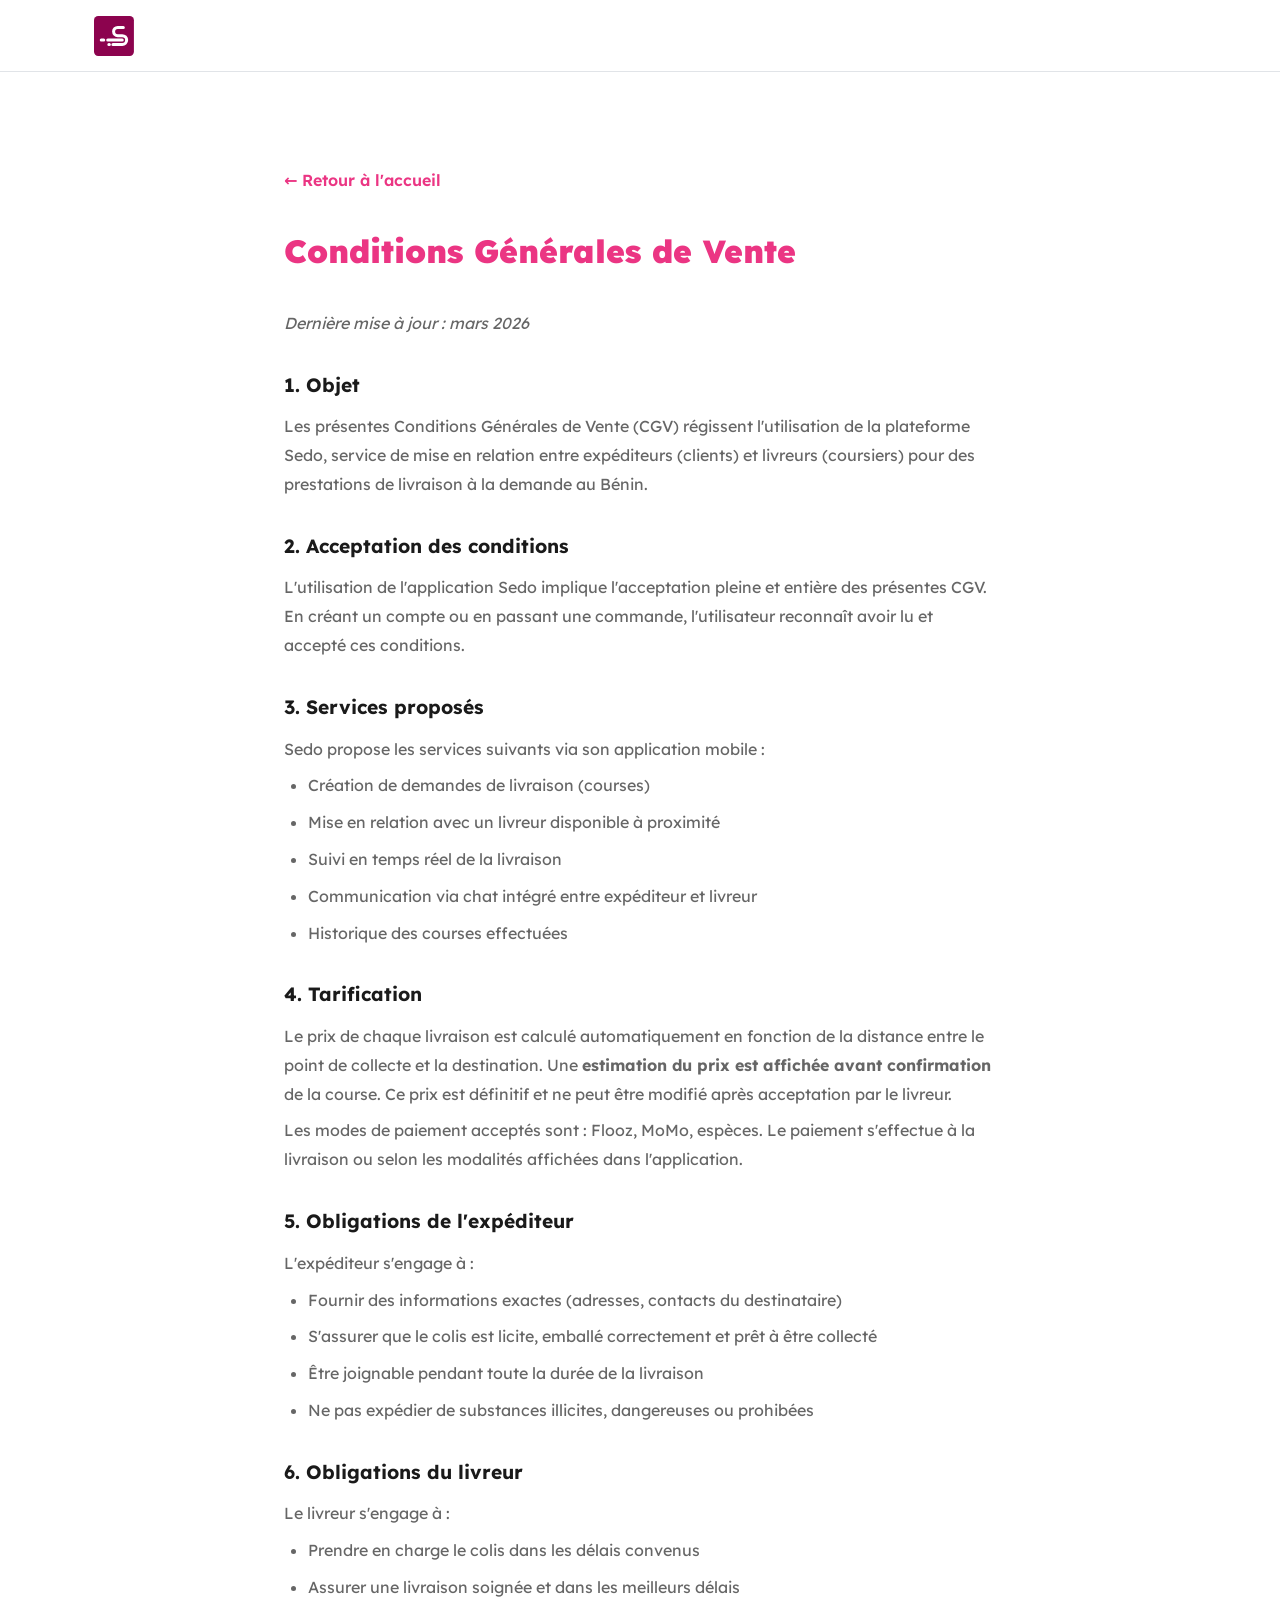
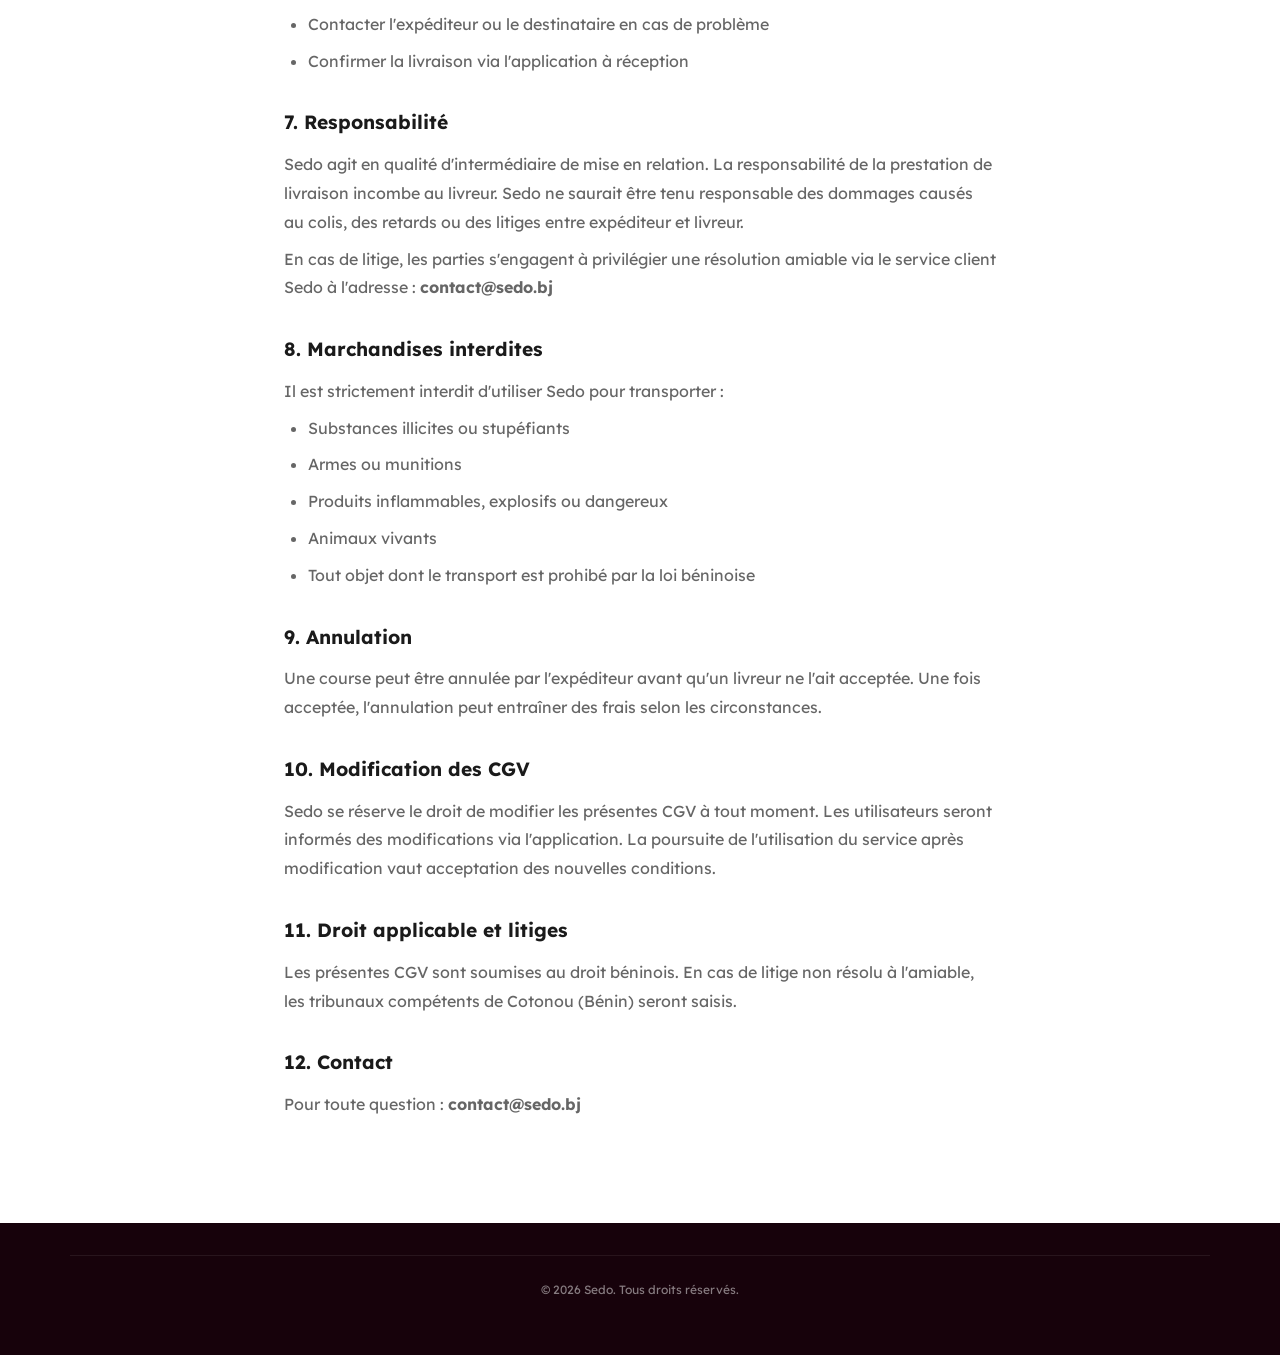
==== src/pages/cgv.html @ da682e18 "landing page forSedo + Get delivery man access" ====
<!DOCTYPE html>
<html lang="fr">
<head>
  <meta charset="UTF-8" />
  <meta name="viewport" content="width=device-width, initial-scale=1.0" />
  <title>Conditions Générales de Vente — Sedo</title>
  <link rel="stylesheet" href="../../src/styles/reset.css" />
  <link rel="stylesheet" href="../../src/styles/variables.css" />
  <link rel="stylesheet" href="../../src/styles/main.css" />
  <style>
    .legal-content { max-width: 760px; margin: 0 auto; }
    .legal-content h1 { font-size: 2rem; font-weight: 900; margin-bottom: 2rem; color: var(--color-primary); }
    .legal-content h2 { font-size: 1.2rem; font-weight: 700; margin: 2rem 0 0.75rem; color: var(--color-text); }
    .legal-content p, .legal-content li { color: var(--color-text-muted); line-height: 1.8; margin-bottom: 0.5rem; }
    .legal-content ul { padding-left: 1.5rem; list-style: disc; margin-bottom: 1rem; }
    .back-link { display: inline-flex; align-items: center; gap: 0.5rem; color: var(--color-primary); font-weight: 600; margin-bottom: 2rem; }
    .back-link:hover { text-decoration: underline; }
  </style>
</head>
<body>
  <header id="header">
    <nav class="nav container">
      <a href="../../index.html" class="nav__logo">
        <img src="../../public/images/logo-pink.svg" alt="Sedo" style="height:40px;" />
      </a>
    </nav>
  </header>
  <main>
    <section class="section">
      <div class="container legal-content">
        <a href="../../index.html" class="back-link">← Retour à l'accueil</a>
        <h1>Conditions Générales de Vente</h1>
        <p><em>Dernière mise à jour : mars 2026</em></p>

        <h2>1. Objet</h2>
        <p>
          Les présentes Conditions Générales de Vente (CGV) régissent l'utilisation de la
          plateforme Sedo, service de mise en relation entre expéditeurs (clients) et livreurs
          (coursiers) pour des prestations de livraison à la demande au Bénin.
        </p>

        <h2>2. Acceptation des conditions</h2>
        <p>
          L'utilisation de l'application Sedo implique l'acceptation pleine et entière des
          présentes CGV. En créant un compte ou en passant une commande, l'utilisateur reconnaît
          avoir lu et accepté ces conditions.
        </p>

        <h2>3. Services proposés</h2>
        <p>Sedo propose les services suivants via son application mobile :</p>
        <ul>
          <li>Création de demandes de livraison (courses)</li>
          <li>Mise en relation avec un livreur disponible à proximité</li>
          <li>Suivi en temps réel de la livraison</li>
          <li>Communication via chat intégré entre expéditeur et livreur</li>
          <li>Historique des courses effectuées</li>
        </ul>

        <h2>4. Tarification</h2>
        <p>
          Le prix de chaque livraison est calculé automatiquement en fonction de la distance
          entre le point de collecte et la destination. Une <strong>estimation du prix est
          affichée avant confirmation</strong> de la course. Ce prix est définitif et ne peut
          être modifié après acceptation par le livreur.
        </p>
        <p>
          Les modes de paiement acceptés sont : Flooz, MoMo, espèces. Le paiement
          s'effectue à la livraison ou selon les modalités affichées dans l'application.
        </p>

        <h2>5. Obligations de l'expéditeur</h2>
        <p>L'expéditeur s'engage à :</p>
        <ul>
          <li>Fournir des informations exactes (adresses, contacts du destinataire)</li>
          <li>S'assurer que le colis est licite, emballé correctement et prêt à être collecté</li>
          <li>Être joignable pendant toute la durée de la livraison</li>
          <li>Ne pas expédier de substances illicites, dangereuses ou prohibées</li>
        </ul>

        <h2>6. Obligations du livreur</h2>
        <p>Le livreur s'engage à :</p>
        <ul>
          <li>Prendre en charge le colis dans les délais convenus</li>
          <li>Assurer une livraison soignée et dans les meilleurs délais</li>
          <li>Contacter l'expéditeur ou le destinataire en cas de problème</li>
          <li>Confirmer la livraison via l'application à réception</li>
        </ul>

        <h2>7. Responsabilité</h2>
        <p>
          Sedo agit en qualité d'intermédiaire de mise en relation. La responsabilité de
          la prestation de livraison incombe au livreur. Sedo ne saurait être tenu responsable
          des dommages causés au colis, des retards ou des litiges entre expéditeur et livreur.
        </p>
        <p>
          En cas de litige, les parties s'engagent à privilégier une résolution amiable via
          le service client Sedo à l'adresse : <strong>contact@sedo.bj</strong>
        </p>

        <h2>8. Marchandises interdites</h2>
        <p>Il est strictement interdit d'utiliser Sedo pour transporter :</p>
        <ul>
          <li>Substances illicites ou stupéfiants</li>
          <li>Armes ou munitions</li>
          <li>Produits inflammables, explosifs ou dangereux</li>
          <li>Animaux vivants</li>
          <li>Tout objet dont le transport est prohibé par la loi béninoise</li>
        </ul>

        <h2>9. Annulation</h2>
        <p>
          Une course peut être annulée par l'expéditeur avant qu'un livreur ne l'ait acceptée.
          Une fois acceptée, l'annulation peut entraîner des frais selon les circonstances.
        </p>

        <h2>10. Modification des CGV</h2>
        <p>
          Sedo se réserve le droit de modifier les présentes CGV à tout moment. Les utilisateurs
          seront informés des modifications via l'application. La poursuite de l'utilisation du
          service après modification vaut acceptation des nouvelles conditions.
        </p>

        <h2>11. Droit applicable et litiges</h2>
        <p>
          Les présentes CGV sont soumises au droit béninois. En cas de litige non résolu
          à l'amiable, les tribunaux compétents de Cotonou (Bénin) seront saisis.
        </p>

        <h2>12. Contact</h2>
        <p>Pour toute question : <strong>contact@sedo.bj</strong></p>
      </div>
    </section>
  </main>
  <footer class="footer" style="padding:2rem 0;">
    <div class="footer__bottom container">
      <p>&copy; 2026 Sedo. Tous droits réservés.</p>
    </div>
  </footer>
</body>
</html>
---- src/styles/variables.css ----
:root {
  /* Couleurs marque — charte PDF officielle */
  --color-primary:     #EB3583;   /* rose vif — charte PDF */
  --color-primary-dark:#17020B;   /* fond déclinaison 11 */
  --color-primary-logo:#8C034E;   /* fond déclinaison 12 */
  --color-primary-light:#F06BA8;
  --color-accent:      #FDE8F1;   /* secondaire clair — charte PDF */
  --color-green:       #00C895;   /* vert menthe — charte PDF */

  /* Neutres */
  --color-bg:          #FFFFFF;
  --color-bg-alt:      #F8F4F6;
  --color-surface:     #FFFFFF;
  --color-border:      #E1E4E8;
  --color-text:        #1A1A1A;
  --color-text-muted:  #666666;
  --color-white:       #FFFFFF;

  /* Typographie */
  --font-sans: 'Lexend', 'Roboto', system-ui, -apple-system, sans-serif;
  --font-body: 'Roboto', system-ui, -apple-system, sans-serif;
  --font-size-xs:   0.75rem;
  --font-size-sm:   0.875rem;
  --font-size-base: 1rem;
  --font-size-lg:   1.125rem;
  --font-size-xl:   1.25rem;
  --font-size-2xl:  1.5rem;
  --font-size-3xl:  2rem;
  --font-size-4xl:  2.75rem;
  --font-size-5xl:  3.5rem;

  /* Espacements */
  --space-1:  0.25rem;
  --space-2:  0.5rem;
  --space-3:  0.75rem;
  --space-4:  1rem;
  --space-6:  1.5rem;
  --space-8:  2rem;
  --space-12: 3rem;
  --space-16: 4rem;
  --space-24: 6rem;

  /* Rayons */
  --radius-sm:  6px;
  --radius-md:  12px;
  --radius-lg:  20px;
  --radius-full: 9999px;

  /* Ombres */
  --shadow-sm: 0 1px 3px rgba(0,0,0,.08);
  --shadow-md: 0 4px 16px rgba(0,0,0,.10);
  --shadow-lg: 0 8px 32px rgba(0,0,0,.14);

  /* Layout */
  --container-max: 1140px;
  --nav-height:    72px;
}
---- src/styles/main.css ----
@import url('https://fonts.googleapis.com/css2?family=Lexend:wght@400;500;600;700;800;900&family=Roboto:wght@400;500;700&display=swap');

/* ─── LAYOUT ─────────────────────────────────────── */
.container {
  max-width: var(--container-max);
  margin: 0 auto;
  padding: 0 var(--space-6);
}

.section { padding: var(--space-24) 0; }
.section--alt { background: var(--color-bg-alt); }

.section__title {
  font-size: var(--font-size-3xl);
  font-weight: 800;
  text-align: center;
  margin-bottom: var(--space-3);
}
.section__subtitle {
  text-align: center;
  color: var(--color-text-muted);
  margin-bottom: var(--space-12);
  font-size: var(--font-size-lg);
}

/* ─── BUTTONS ─────────────────────────────────────── */
.btn {
  display: inline-flex;
  align-items: center;
  gap: var(--space-2);
  padding: 0.75rem 1.5rem;
  border-radius: var(--radius-full);
  font-weight: 600;
  font-size: var(--font-size-base);
  transition: opacity .2s, transform .15s;
}
.btn:hover { opacity: .88; transform: translateY(-1px); }
.btn img { width: 18px; height: 18px; }

.btn--primary  { background: var(--color-primary); color: var(--color-white); }
.btn--outline  { border: 2px solid var(--color-primary); color: var(--color-primary); }
.btn--light    { background: rgba(255,255,255,.15); color: var(--color-white); border: 2px solid rgba(255,255,255,.4); backdrop-filter: blur(4px); }
.btn--lg       { padding: 1rem 2rem; font-size: var(--font-size-lg); }

/* ─── NAV ─────────────────────────────────────────── */
#header {
  position: sticky;
  top: 0;
  z-index: 100;
  background: rgba(255,255,255,.92);
  backdrop-filter: blur(12px);
  border-bottom: 1px solid var(--color-border);
  height: var(--nav-height);
}
.nav {
  display: flex;
  align-items: center;
  gap: var(--space-8);
  height: 100%;
}
.nav__logo img { height: 36px; }
.nav__links {
  display: flex;
  gap: var(--space-6);
  margin-left: auto;
  margin-right: var(--space-6);
}
.nav__links a {
  font-weight: 500;
  color: var(--color-text-muted);
  transition: color .2s;
}
.nav__links a:hover { color: var(--color-primary); }
.nav__burger { display: none; font-size: 1.5rem; margin-left: auto; }

/* ─── HERO ────────────────────────────────────────── */
.hero {
  padding: var(--space-24) 0;
  background: linear-gradient(135deg, var(--color-primary-dark) 0%, var(--color-primary) 50%, var(--color-primary-light) 100%);
  overflow: hidden;
}
.hero__content {
  display: grid;
  grid-template-columns: 1fr 1fr;
  gap: var(--space-12);
  align-items: center;
}
.hero__title {
  font-size: var(--font-size-5xl);
  font-weight: 900;
  color: var(--color-white);
  line-height: 1.1;
  margin-bottom: var(--space-6);
}
.highlight { color: var(--color-green); }
.hero__subtitle {
  font-size: var(--font-size-xl);
  color: rgba(255,255,255,.80);
  margin-bottom: var(--space-8);
  line-height: 1.6;
}
.hero__store-label {
  font-size: var(--font-size-sm);
  color: rgba(255,255,255,.55);
  margin-bottom: var(--space-3);
  letter-spacing: .04em;
  text-transform: uppercase;
  font-weight: 500;
}
.hero__actions { display: flex; gap: var(--space-4); flex-wrap: wrap; }

.btn--store {
  background: rgba(255,255,255,.12);
  color: white;
  border: 1.5px solid rgba(255,255,255,.35);
  backdrop-filter: blur(8px);
  border-radius: var(--radius-md);
  padding: 0.65rem 1.4rem;
  display: inline-flex;
  align-items: center;
  gap: var(--space-3);
  font-weight: 600;
  transition: background .2s, transform .15s;
  min-width: 160px;
}
.btn--store:hover { background: rgba(255,255,255,.22); transform: translateY(-2px); }
.btn--store span { line-height: 1.3; font-size: 0.95rem; }
.btn--store small { font-size: 0.65rem; font-weight: 400; opacity: .75; display: block; }
.hero__mockup {
  width: 100%;
  max-width: 300px;
  margin-left: auto;
  filter: drop-shadow(0 24px 48px rgba(0,0,0,.50));
  animation: float 4s ease-in-out infinite;
}
@keyframes float {
  0%, 100% { transform: translateY(0); }
  50%       { transform: translateY(-12px); }
}

/* ─── STATS ───────────────────────────────────────── */
.stats-band {
  background: var(--color-white);
  padding: var(--space-12) 0;
  border-bottom: 1px solid var(--color-border);
}
.stats-band__grid {
  display: grid;
  grid-template-columns: repeat(4, 1fr);
  gap: var(--space-6);
  text-align: center;
}
.stat__number {
  display: block;
  font-size: var(--font-size-3xl);
  font-weight: 900;
  color: var(--color-primary);
}
.stat__label {
  display: block;
  font-size: var(--font-size-sm);
  color: var(--color-text-muted);
  margin-top: var(--space-1);
}

/* ─── HOW IT WORKS ───────────────────────────────── */
.steps {
  display: flex;
  align-items: flex-start;
  gap: var(--space-4);
}
.step {
  flex: 1;
  text-align: center;
  padding: var(--space-6);
  background: var(--color-surface);
  border-radius: var(--radius-lg);
  border: 1px solid var(--color-border);
  box-shadow: var(--shadow-sm);
}
.step__icon {
  width: 80px;
  height: 80px;
  background: var(--color-bg-alt);
  border-radius: var(--radius-full);
  display: flex;
  align-items: center;
  justify-content: center;
  margin: 0 auto var(--space-6);
  border: 2px solid var(--color-border);
  transition: background .2s, transform .2s;
}
.step:hover .step__icon {
  background: #FDE8F1;
  transform: scale(1.08);
}
.step__icon svg { width: 42px; height: 42px; }
.step__title { font-weight: 700; margin-bottom: var(--space-2); }
.step__desc { color: var(--color-text-muted); font-size: var(--font-size-sm); }
.step__arrow {
  font-size: 2rem;
  color: var(--color-primary);
  padding-top: var(--space-8);
  flex-shrink: 0;
}

/* ─── FEATURES ───────────────────────────────────── */
.features__grid {
  display: grid;
  grid-template-columns: repeat(3, 1fr);
  gap: var(--space-6);
}
.feature-card {
  background: var(--color-white);
  border-radius: var(--radius-lg);
  padding: var(--space-8);
  border: 1px solid var(--color-border);
  box-shadow: var(--shadow-sm);
  transition: box-shadow .2s, transform .2s;
}
.feature-card:hover { box-shadow: var(--shadow-md); transform: translateY(-4px); }
.feature-card__icon { font-size: 2.5rem; margin-bottom: var(--space-4); }
.feature-card h3 { font-size: var(--font-size-xl); font-weight: 700; margin-bottom: var(--space-2); }
.feature-card p { color: var(--color-text-muted); font-size: var(--font-size-sm); }

/* ─── APP PREVIEW ────────────────────────────────── */
.app-preview__inner {
  display: grid;
  grid-template-columns: 1fr 1fr;
  gap: var(--space-16);
  align-items: center;
}
.app-preview__screens {
  position: relative;
  height: 540px;
}

/* Cadre téléphone */
.phone-frame {
  position: absolute;
  width: 210px;
  background: #17020B;
  border-radius: 36px;
  border: 3px solid rgba(255,255,255,0.10);
  box-shadow: 0 24px 60px rgba(0,0,0,0.30), inset 0 0 0 1px rgba(255,255,255,0.05);
  overflow: hidden;
  padding: 14px 8px 18px;
}
.phone-frame::before {
  content: '';
  display: block;
  width: 56px;
  height: 10px;
  background: #0a0106;
  border-radius: 6px;
  margin: 0 auto 8px;
}
.phone-frame::after {
  content: '';
  display: block;
  width: 34px;
  height: 4px;
  background: rgba(255,255,255,0.18);
  border-radius: 3px;
  margin: 10px auto 0;
}
.phone-frame img {
  width: 100%;
  border-radius: 16px;
  display: block;
}
.phone-frame--back  { left: 10px; top: 70px; transform: rotate(-6deg); opacity: 0.80; z-index: 0; }
.phone-frame--front { right: 0;   top: 0;    transform: rotate(4deg);  z-index: 1; }

.app-preview__badge {
  display: inline-block;
  background: #FDE8F1;
  color: var(--color-primary);
  font-size: 0.7rem;
  font-weight: 700;
  padding: 4px 14px;
  border-radius: var(--radius-full);
  margin-bottom: var(--space-4);
  letter-spacing: .05em;
  text-transform: uppercase;
}
.app-preview__text h2 {
  font-size: var(--font-size-3xl);
  font-weight: 800;
  margin-bottom: var(--space-6);
}
.checklist { margin-bottom: var(--space-8); }
.checklist li {
  padding: var(--space-2) 0;
  padding-left: var(--space-6);
  position: relative;
  color: var(--color-text-muted);
}
.checklist li::before {
  content: '✓';
  position: absolute;
  left: 0;
  color: var(--color-green);
  font-weight: 700;
}

/* ─── PRICING ─────────────────────────────────────── */
.pricing__grid {
  display: grid;
  grid-template-columns: repeat(2, 1fr);
  gap: var(--space-6);
  max-width: 700px;
  margin: 0 auto;
}
.pricing-card {
  background: var(--color-white);
  border-radius: var(--radius-lg);
  padding: var(--space-8);
  border: 2px solid var(--color-border);
  text-align: center;
}
.pricing-card--featured {
  border-color: var(--color-primary);
  box-shadow: 0 8px 32px rgba(140,3,78,.15);
}
.pricing-card__badge {
  font-weight: 700;
  font-size: var(--font-size-lg);
  margin-bottom: var(--space-4);
  color: var(--color-primary);
}
.pricing-card__price {
  font-size: var(--font-size-xl);
  font-weight: 800;
  margin-bottom: var(--space-6);
}
.pricing-card__features { text-align: left; }
.pricing-card__features li {
  padding: var(--space-2) 0;
  color: var(--color-text-muted);
  border-bottom: 1px solid var(--color-border);
  font-size: var(--font-size-sm);
}
.pricing-card__features li:last-child { border: none; }

/* ─── DOWNLOAD CTA ───────────────────────────────── */
.download {
  background: linear-gradient(135deg, var(--color-primary-dark), var(--color-primary));
  color: var(--color-white);
  text-align: center;
}
.download__inner h2 {
  font-size: var(--font-size-3xl);
  font-weight: 800;
  margin-bottom: var(--space-4);
}
.download__inner p {
  font-size: var(--font-size-lg);
  opacity: .85;
  margin-bottom: var(--space-8);
}
.download__buttons { display: flex; justify-content: center; gap: var(--space-4); flex-wrap: wrap; }

/* ─── FOOTER ──────────────────────────────────────── */
.footer {
  background: var(--color-primary-dark);
  color: rgba(255,255,255,.80);
  padding: var(--space-16) 0 0;
}
.footer__grid {
  display: grid;
  grid-template-columns: 2fr 1fr 1fr 1.5fr;
  gap: var(--space-8);
  padding-bottom: var(--space-12);
}
.footer__logo { height: 40px; margin-bottom: var(--space-4); }
.footer__brand p { font-size: var(--font-size-sm); opacity: .7; }
.footer__links h4,
.footer__contact h4 {
  font-weight: 700;
  color: var(--color-white);
  margin-bottom: var(--space-4);
}
.footer__links ul li { margin-bottom: var(--space-2); }
.footer__links a { opacity: .75; font-size: var(--font-size-sm); transition: opacity .2s; }
.footer__links a:hover { opacity: 1; }
.footer__contact p { margin-bottom: var(--space-4); font-size: var(--font-size-sm); }
.footer__socials { display: flex; gap: var(--space-3); }
.footer__socials a img { width: 24px; height: 24px; opacity: .75; transition: opacity .2s; }
.footer__socials a:hover img { opacity: 1; }
.footer__bottom {
  border-top: 1px solid rgba(255,255,255,.12);
  padding: var(--space-6) var(--space-6);
  text-align: center;
  font-size: var(--font-size-xs);
  opacity: .6;
}

/* ─── DEVENIR LIVREUR ────────────────────────────── */
.courier-apply__inner {
  display: grid;
  grid-template-columns: 1fr 1fr;
  gap: var(--space-16);
  align-items: center;
}
.courier-apply__text h2 {
  font-size: var(--font-size-3xl);
  font-weight: 800;
  margin-bottom: var(--space-4);
}
.courier-apply__text p {
  color: var(--color-text-muted);
  font-size: var(--font-size-lg);
  line-height: 1.7;
}

/* Formulaire */
.apply-form {
  background: var(--color-white);
  border-radius: var(--radius-lg);
  padding: var(--space-8);
  border: 1px solid var(--color-border);
  box-shadow: var(--shadow-md);
  display: flex;
  flex-direction: column;
  gap: var(--space-4);
}
.apply-form__title { font-size: var(--font-size-xl); font-weight: 800; color: var(--color-text); }
.apply-form__subtitle { font-size: var(--font-size-sm); color: var(--color-text-muted); margin-top: -0.5rem; }
.form-group { display: flex; flex-direction: column; gap: var(--space-2); }
.form-group label { font-weight: 600; font-size: var(--font-size-sm); color: var(--color-text); }
.form-group label span { color: var(--color-primary); }
.form-group input,
.form-group textarea {
  width: 100%;
  padding: 0.75rem 1rem;
  border: 1.5px solid var(--color-border);
  border-radius: var(--radius-md);
  font-size: var(--font-size-base);
  font-family: var(--font-sans);
  transition: border-color .2s;
  background: var(--color-bg);
  resize: vertical;
}
.form-group input:focus,
.form-group textarea:focus {
  outline: none;
  border-color: var(--color-primary);
  box-shadow: 0 0 0 3px rgba(140,3,78,.08);
}
.char-count { font-size: var(--font-size-xs); color: var(--color-text-muted); text-align: right; }
.apply-error {
  background: #fff0f3;
  border: 1px solid #fca5a5;
  color: #dc2626;
  padding: var(--space-3) var(--space-4);
  border-radius: var(--radius-sm);
  font-size: var(--font-size-sm);
}

/* Notice (no-account / success) */
.apply-notice {
  background: var(--color-white);
  border-radius: var(--radius-lg);
  padding: var(--space-8);
  border: 1px solid var(--color-border);
  box-shadow: var(--shadow-md);
  flex-direction: column;
  align-items: center;
  text-align: center;
  gap: var(--space-4);
}
.apply-notice__icon { font-size: 3rem; }
.apply-notice h3 { font-size: var(--font-size-xl); font-weight: 800; }
.apply-notice p { color: var(--color-text-muted); font-size: var(--font-size-base); line-height: 1.7; }
.apply-back {
  font-size: var(--font-size-sm);
  color: var(--color-primary);
  background: none;
  border: none;
  cursor: pointer;
  font-weight: 600;
  margin-top: var(--space-2);
}
.apply-back:hover { text-decoration: underline; }

/* ─── RESPONSIVE ──────────────────────────────────── */
@media (max-width: 900px) {
  .hero__content      { grid-template-columns: 1fr; text-align: center; }
  .hero__title        { font-size: var(--font-size-4xl); }
  .hero__mockup       { max-width: 280px; margin: 0 auto; }
  .hero__actions      { justify-content: center; }
  .stats-band__grid   { grid-template-columns: repeat(2, 1fr); }
  .steps              { flex-direction: column; }
  .step__arrow        { display: none; }
  .features__grid     { grid-template-columns: repeat(2, 1fr); }
  .app-preview__inner { grid-template-columns: 1fr; }
  .courier-apply__inner { grid-template-columns: 1fr; }
  .app-preview__screens { display: none; }
  .footer__grid       { grid-template-columns: 1fr 1fr; }
}

@media (max-width: 600px) {
  .hero__title        { font-size: var(--font-size-3xl); }
  .nav__links         { display: none; }
  .nav__burger        { display: block; }
  .features__grid     { grid-template-columns: 1fr; }
  .pricing__grid      { grid-template-columns: 1fr; }
  .stats-band__grid   { grid-template-columns: 1fr 1fr; }
  .footer__grid       { grid-template-columns: 1fr; }
  .section__title     { font-size: var(--font-size-2xl); }
}
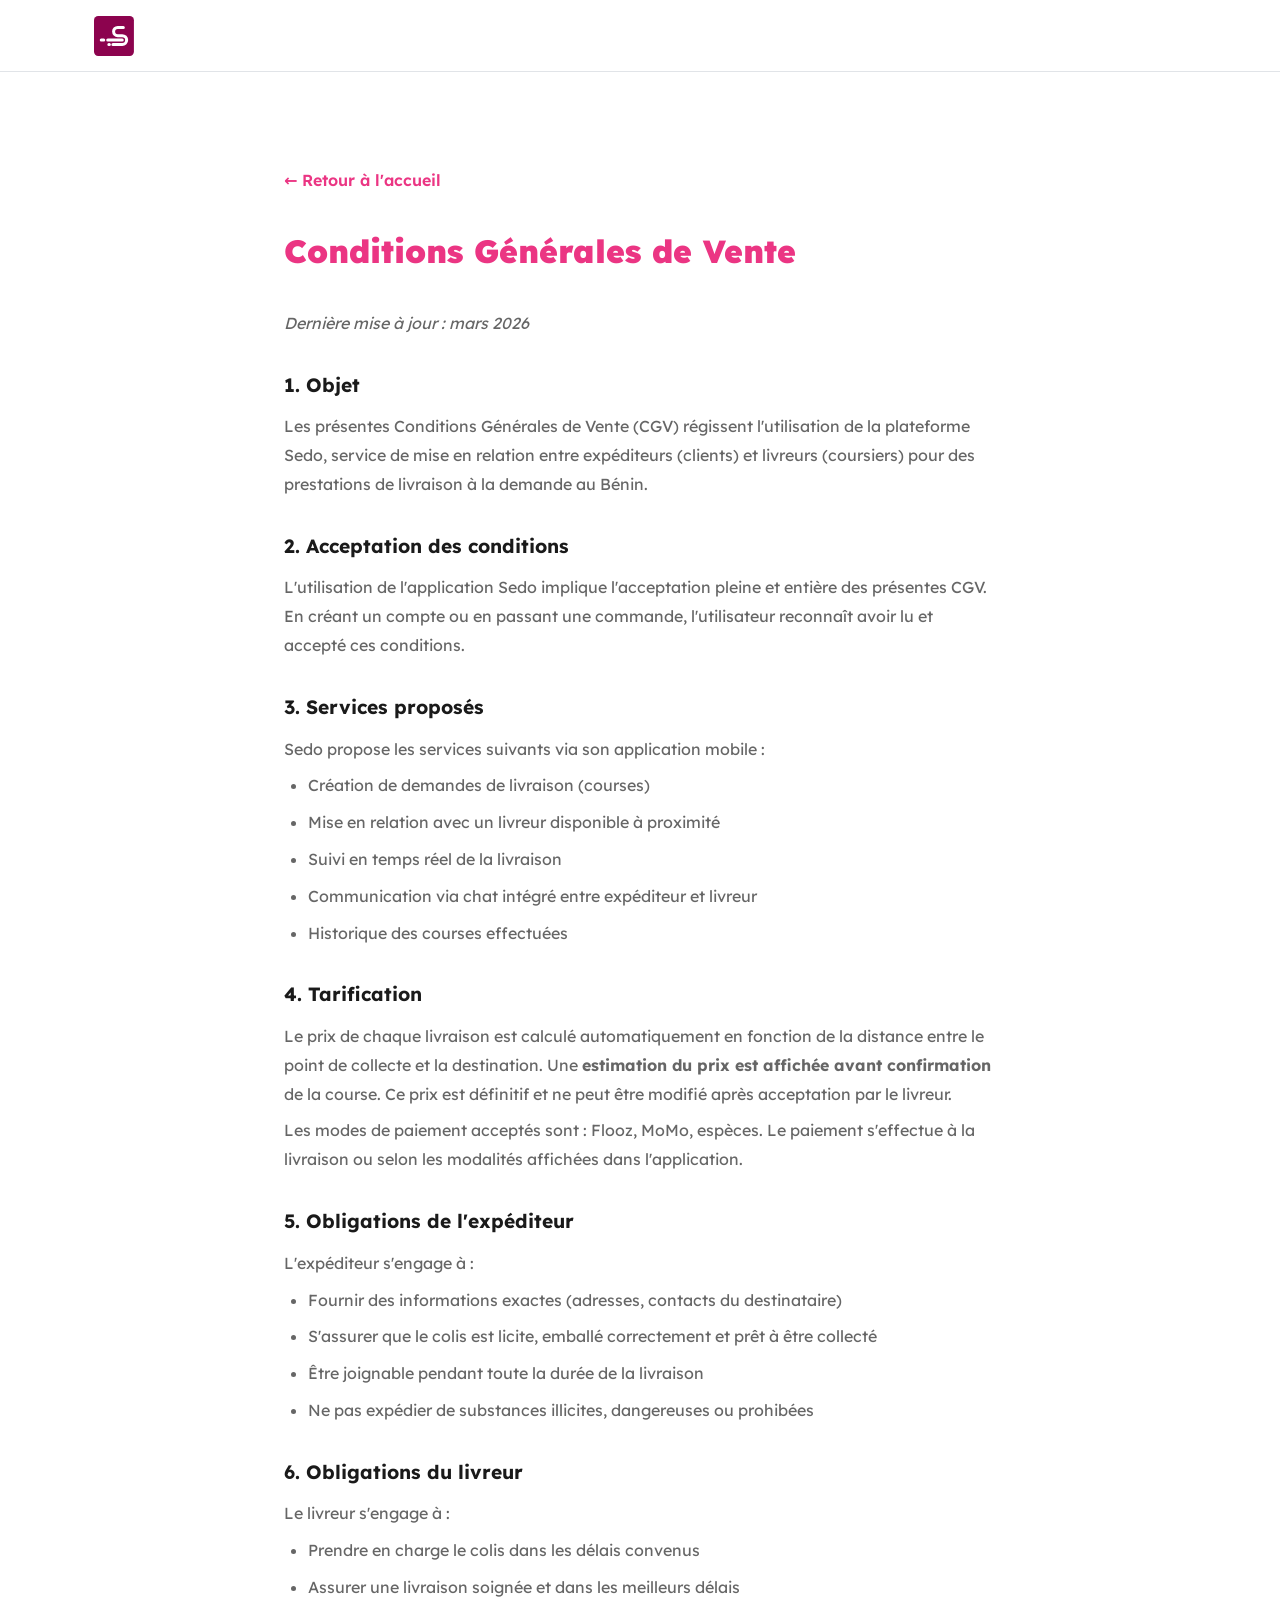
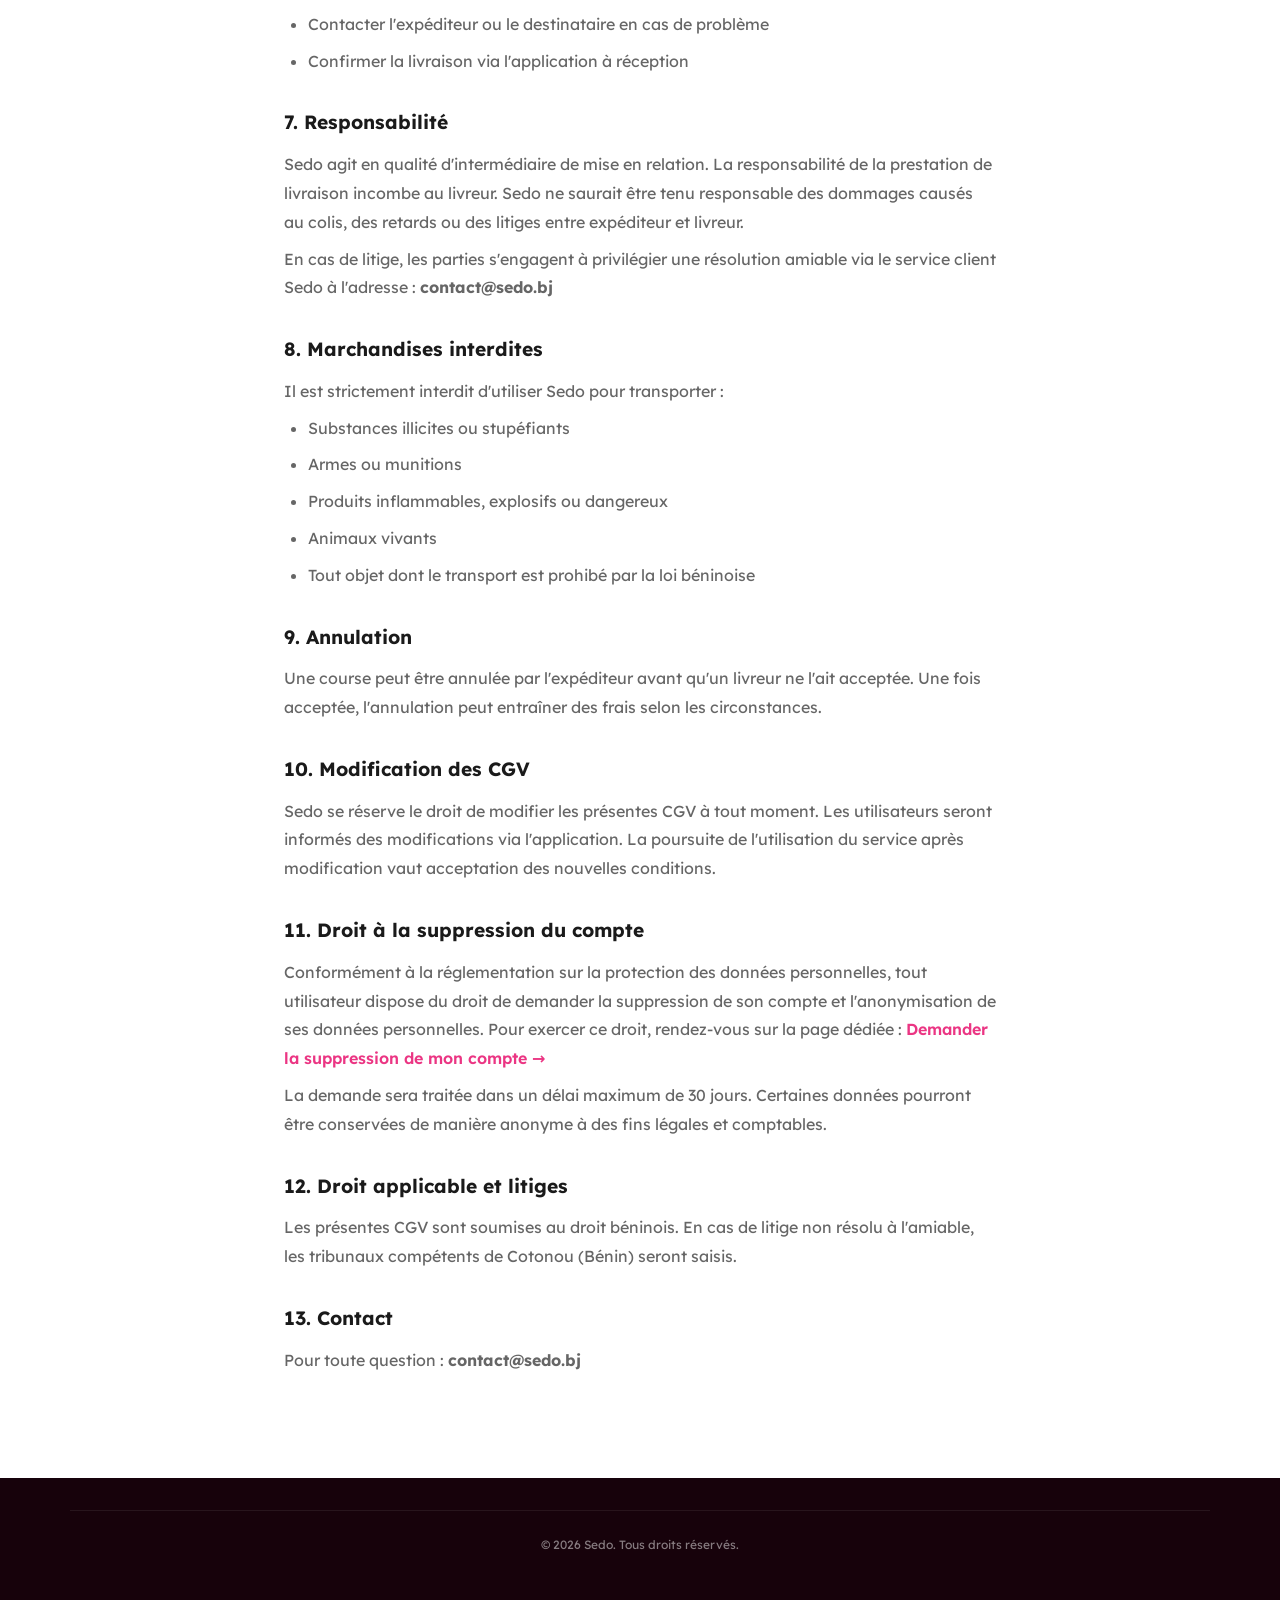
==== commit 8e44cff0: "Landing — sedo-landing/ src/pages/suppression-compte.html (nouveau) Page autonome avec nav + footer " ====
--- a/src/pages/cgv.html
+++ b/src/pages/cgv.html
@@ -120,13 +120,21 @@
           service après modification vaut acceptation des nouvelles conditions.
         </p>
 
-        <h2>11. Droit applicable et litiges</h2>
+        <h2>11. Droit à la suppression du compte</h2>
+        <p>
+          Conformément à la réglementation sur la protection des données personnelles, tout utilisateur dispose du droit de demander la suppression de son compte et l'anonymisation de ses données personnelles.
+          Pour exercer ce droit, rendez-vous sur la page dédiée :
+          <a href="suppression-compte.html" style="color:var(--color-primary);font-weight:600;">Demander la suppression de mon compte →</a>
+        </p>
+        <p>La demande sera traitée dans un délai maximum de 30 jours. Certaines données pourront être conservées de manière anonyme à des fins légales et comptables.</p>
+
+        <h2>12. Droit applicable et litiges</h2>
         <p>
           Les présentes CGV sont soumises au droit béninois. En cas de litige non résolu
           à l'amiable, les tribunaux compétents de Cotonou (Bénin) seront saisis.
         </p>
 
-        <h2>12. Contact</h2>
+        <h2>13. Contact</h2>
         <p>Pour toute question : <strong>contact@sedo.bj</strong></p>
       </div>
     </section>
--- a/src/styles/main.css
+++ b/src/styles/main.css
@@ -126,6 +126,18 @@
 .btn--store:hover { background: rgba(255,255,255,.22); transform: translateY(-2px); }
 .btn--store span { line-height: 1.3; font-size: 0.95rem; }
 .btn--store small { font-size: 0.65rem; font-weight: 400; opacity: .75; display: block; }
+.btn--store--disabled {
+  opacity: .4;
+  cursor: not-allowed;
+  filter: grayscale(1);
+}
+.btn--store--disabled:hover { background: rgba(255,255,255,.12); transform: none; }
+.btn--disabled {
+  opacity: .4;
+  cursor: not-allowed;
+  filter: grayscale(1);
+  pointer-events: none;
+}
 .hero__mockup {
   width: 100%;
   max-width: 300px;
